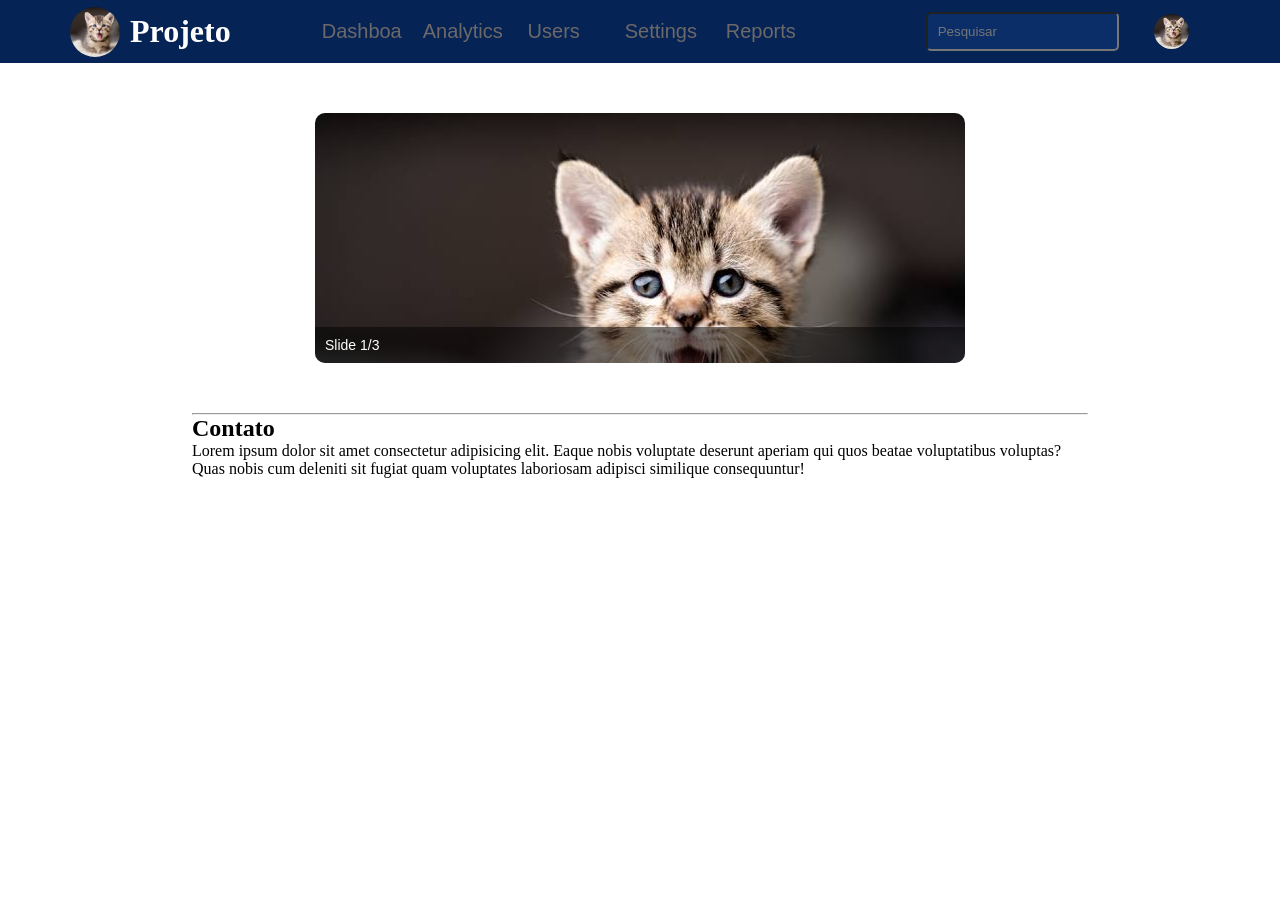
==== index.html @ 6cf68c8e "feat: estrutura inicial com header e slide show" ====
<!DOCTYPE html>
<html lang="pt-br">

<head>
    <meta charset="UTF-8">
    <script src="https://ajax.googleapis.com/ajax/libs/jquery/1.12.4/jquery.min.js"></script>
    <meta name="viewport" content="width=device-width, initial-scale=1.0">
    <link rel="stylesheet" href="style.css">
    <script src="script.js"></script>
    <title>Document</title>
</head>

<body>
    <header>
        <div class="logo">
            <img src="img/images.jpg" alt="logo">
            <h1>Projeto</h1>
        </div>
        <nav class="menu">
            <ul>
                <li><a href="Dashboard.html">Dashboard</a></li>
                <li><a href="#">Analytics</a></li>
                <li><a href="#">Users</a></li>
                <li><a href="#">Settings</a></li>
                <li><a href="#">Reports</a></li>
            </ul>

        </nav>
        <div class="acoes-header">
            <input type="search.." placeholder="Pesquisar">
            <img src="img/images.jpg" alt="">
        </div>

    </header>

    <main>
        <figure id="slide">
            <img src="img/images.jpg" alt="Slide 1/3">
            <img src="img/imagesgato.jpg" alt="Slide 2/3">
            <img src="img/Paisagem-em-geografia.webp" alt="Slide 3/3">
        </figure>
        <hr>
        <article>
            <h1>Contato</h1>
            <p>Lorem ipsum dolor sit amet consectetur adipisicing elit. Eaque nobis voluptate deserunt aperiam qui quos
                beatae voluptatibus voluptas? Quas nobis cum deleniti sit fugiat quam voluptates laboriosam adipisci
                similique consequuntur!</p>
        </article>
    </main>
</body>

</html>
---- style.css ----
*,
*::before,
*::after {
    box-sizing: border-box;
}

* {
    margin: 0;
    padding: 0;
}

body {
    margin: 0;
    padding: 0;
}

header {
    height: 10%;
    display: flex;
    /* Coloca os filhos (h1 e nav) lado a lado */
    align-items: center;
    /* Alinha verticalmente ao centro */
    gap: 30px;
    /* Espaço entre o título e o menu */
    padding: 0 70px;
    /* Espaço nas laterais */
    background-color: #052354;
}

header h1 {
    color: #ffffff;
}

.logo {
    display: flex;
    /* Coloca a imagem e o texto lado a lado */
    align-items: center;
    /* Centraliza os dois na mesma altura */
    gap: 10px;
    /* Espaço entre a imagem e o texto */

}

.logo img {
    width: 50px;
    height: 50px;
    border-radius: 50%;
    object-fit: cover;
    cursor: pointer;
}


main {
    width: 70%;
    margin: auto;
}

header nav {
    padding-left: 40px;
}

.acoes-header {
    display: flex;
    align-items: center;
    gap: 15px;
}

.acoes-header input {
    background-color: #0b2e68;
    border-radius: 5px;
    padding: 10px 10px;
    margin-right: auto;
    margin-left: 90px;
}

.acoes-header img {
    width: 35px;
    /* Largura e altura iguais */
    height: 35px;
    border-radius: 50%;
    /* Deixa 100% redonda */
    object-fit: cover;
    /* 👈 Não deixa o rosto ficar esticado/achatado */
    cursor: pointer;
    margin-right: auto;
    margin-left: 20px;

}

header nav ul {
    height: 10%;
    margin: auto;
    display: flex;
    list-style: none;
    margin: 0px;
}

header nav ul li {
    display: block;
    position: relative;
    float: left;
}

header nav ul li a {
    display: block;
    text-decoration: none;
    text-align: center;
    color: rgb(109, 105, 105);
    width: 100px;
    padding: 20px 20px;
    background: #052354;
    margin-left: 1px;
    white-space: nowrap;
    font-size: 20px;
    font-family: Arial, Helvetica, sans-serif;
}



main {
    height: 80%;
}



#slide {
    width: 650px;
    overflow: hidden;
    height: 250px;
    margin: 50px auto;
    position: relative;
    border-radius: 10px;
}

#slide img {
    position: absolute;
    z-index: 1;
    display: none;
    left: 0;
}

#slide p {
    z-index: 2;
    position: absolute;
    bottom: 0;
    left: 0;
    width: 100%;
    padding: 10px;
    font-family: Arial;
    font-size: 14px;
    background: rgba(0, 0, 0, 0.5);
    color: #fff;
}
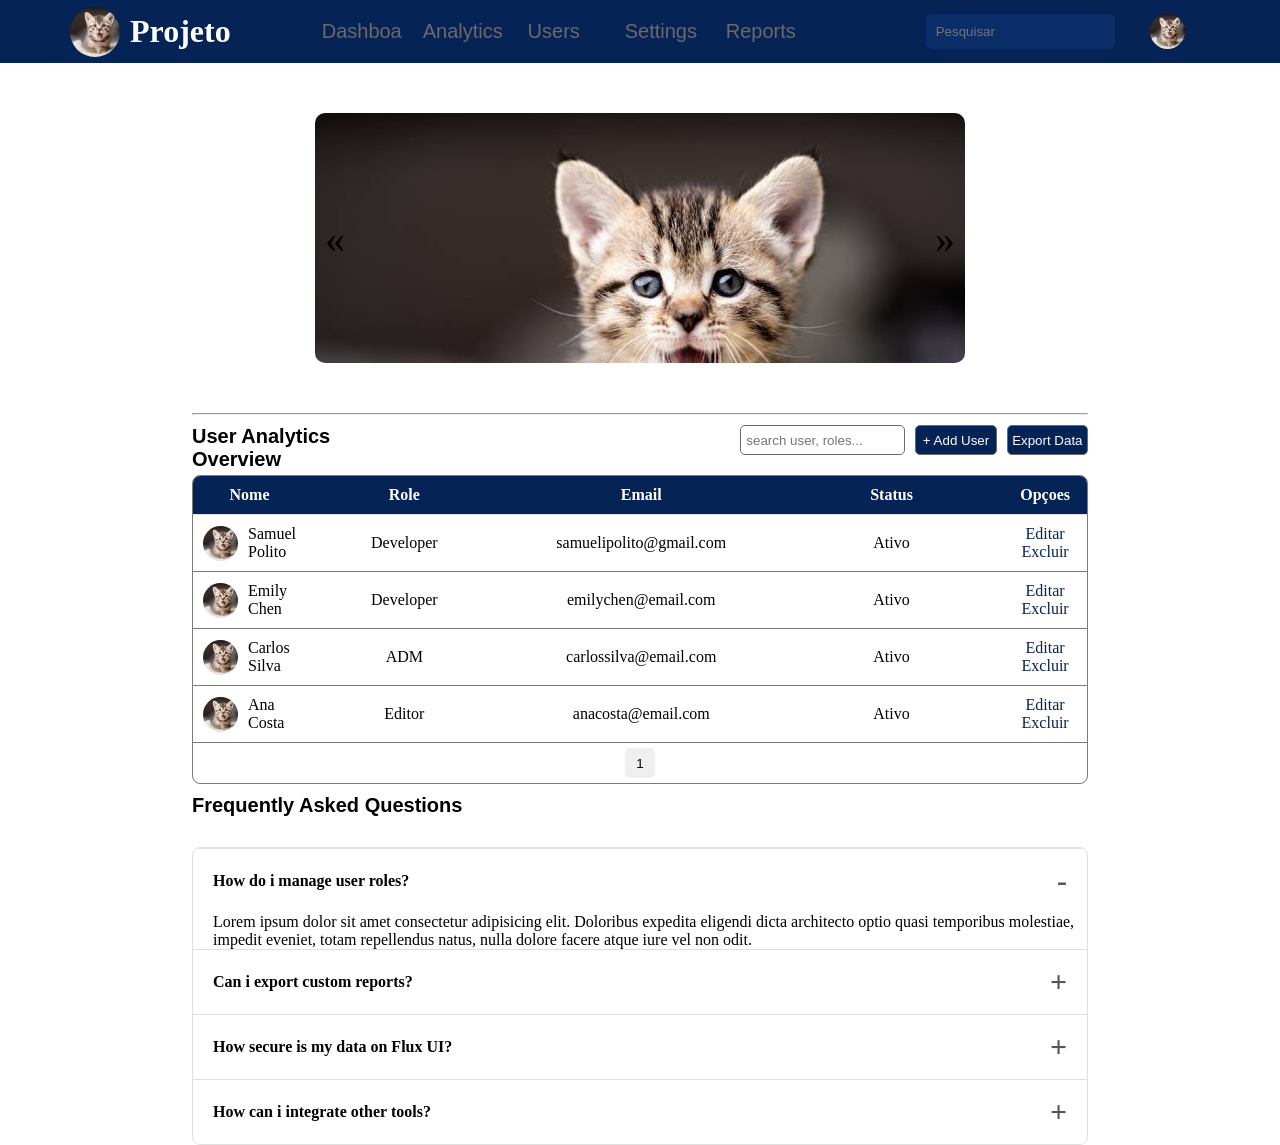
==== commit 73b0c44c: "Projeto finalizado" ====
--- a/index.html
+++ b/index.html
@@ -35,16 +35,132 @@
 
     <main>
         <figure id="slide">
+            <span id="anterior">&laquo;</span>
+            <span id="proximo">&raquo;</span>
             <img src="img/images.jpg" alt="Slide 1/3">
             <img src="img/imagesgato.jpg" alt="Slide 2/3">
             <img src="img/Paisagem-em-geografia.webp" alt="Slide 3/3">
         </figure>
         <hr>
         <article>
-            <h1>Contato</h1>
-            <p>Lorem ipsum dolor sit amet consectetur adipisicing elit. Eaque nobis voluptate deserunt aperiam qui quos
-                beatae voluptatibus voluptas? Quas nobis cum deleniti sit fugiat quam voluptates laboriosam adipisci
-                similique consequuntur!</p>
+            <div id="acoes-tabela">
+                <h1>User Analytics Overview</h1>
+                <input type="search user, roles..." placeholder="search user, roles...">
+                <button id="btn-add">+ Add User</button>
+                <button id="btn-export">Export Data</button>
+            </div>
+
+            <table>
+                <thead id="tabela-cabeca">
+                    <tr>
+                        <th width="4%">Nome</th>
+                        <th width="22%">Role</th>
+                        <th width="31%">Email</th>
+                        <th width="25%">Status</th>
+                        <th colspan="2">Opçoes</th>
+                    </tr>
+                </thead>
+                <tbody id="tabela-corpo">
+                    <tr>
+                        <td class="usuario-info">
+                            <img src="img/images.jpg" alt="logo">
+                            Samuel Polito
+                        </td>
+                        <td align="center">Developer</td>
+                        <td align="center">samuelipolito@gmail.com</td>
+                        <td align="center">Ativo</td>
+                        <td align="center"><a href="">Editar</a> <a href="">Excluir</a></td>
+                    </tr>
+                    <tr>
+                        <td class="usuario-info">
+                            <img src="img/images.jpg" alt="logo">
+                            Emily Chen
+                        </td>
+                        <td align="center">Developer</td>
+                        <td align="center">emilychen@email.com</td>
+                        <td align="center">Ativo</td>
+                        <td align="center"><a href="">Editar</a> <a href="">Excluir</a></td>
+                    </tr>
+                    <tr>
+                        <td class="usuario-info">
+                            <img src="img/images.jpg" alt="logo">
+                            Carlos Silva
+                        </td>
+                        <td align="center">ADM</td>
+                        <td align="center">carlossilva@email.com</td>
+                        <td align="center">Ativo</td>
+                        <td align="center"><a href="">Editar</a> <a href="">Excluir</a></td>
+                    </tr>
+                    <tr>
+                        <td class="usuario-info">
+                            <img src="img/images.jpg" alt="logo">
+                            Ana Costa
+                        </td>
+                        <td align="center">Editor</td>
+                        <td align="center">anacosta@email.com</td>
+                        <td align="center">Ativo</td>
+                        <td align="center"><a href="">Editar</a> <a href="">Excluir</a></td>
+                    </tr>
+                </tbody>
+                <tfoot>
+                    <tr>
+                        <td colspan="6">
+                            <div class="paginacao">
+                                <button>1</button>
+                            </div>
+                        </td>
+                    </tr>
+                </tfoot>
+            </table>
+
+            <h1 class="titulo">Frequently Asked Questions</h1>
+            <div id="sanfona">
+
+                <h2>
+                    How do i manage user roles?
+                    <span class="icone">-</span>
+                </h2>
+
+                <div class="conteudo">
+                    <p>Lorem ipsum dolor sit amet consectetur adipisicing elit. Doloribus expedita eligendi dicta
+                        architecto optio quasi temporibus molestiae, impedit eveniet, totam repellendus natus, nulla
+                        dolore facere atque iure vel non odit.</p>
+
+                </div>
+                <h2>
+                    Can i export custom reports?
+                    <span class="icone">+</span>
+                </h2>
+
+                <div class="conteudo">
+                    <p>Lorem, ipsum dolor sit amet consectetur adipisicing elit. Doloremque dolor, earum sequi ratione
+                        libero magnam temporibus, quidem et est ad alias necessitatibus labore asperiores officia quasi.
+                        Dolores libero odit assumenda.</p>
+
+                </div>
+                <h2>
+                    How secure is my data on Flux UI?
+                    <span class="icone">+</span>
+                </h2>
+
+                <div class="conteudo">
+                    <p>Lorem ipsum dolor sit amet consectetur adipisicing elit. Quae, est dolore labore illo atque ipsa
+                        nemo molestias totam officiis vel aperiam. Consectetur expedita iure minima maxime sed eligendi
+                        nobis fuga?</p>
+
+                </div>
+                <h2>
+                    How can i integrate other tools?
+                    <span class="icone">+</span>
+                </h2>
+
+                <div class="conteudo">
+                    <p>Lorem ipsum, dolor sit amet consectetur adipisicing elit. Ullam nulla accusantium non officia hic
+                        omnis consectetur aspernatur atque inventore dolorum ex, distinctio repudiandae dolores
+                        doloribus sit. Quas aspernatur provident molestiae.</p>
+
+                </div>
+            </div>
         </article>
     </main>
 </body>
--- a/style.css
+++ b/style.css
@@ -27,6 +27,14 @@
     background-color: #052354;
 }
 
+.menu {
+    display: flex;
+    justify-content: center;
+    gap: 10px;
+}
+
+
+
 header h1 {
     color: #ffffff;
 }
@@ -71,6 +79,12 @@
     padding: 10px 10px;
     margin-right: auto;
     margin-left: 90px;
+    border: none;
+    outline: none;
+}
+
+.acoes-header input:hover {
+    background-color: #d0cccc;
 }
 
 .acoes-header img {
@@ -121,7 +135,106 @@
     height: 80%;
 }
 
-
+#acoes-tabela {
+    display: flex;
+    gap: 10px;
+    padding-top: 10px;
+    height: 40px;
+}
+
+#acoes-tabela h1 {
+    font-family: Arial, Helvetica, sans-serif;
+    font-size: 20px;
+}
+
+#acoes-tabela input {
+    border-radius: 5px;
+    border: 1px solid rgb(108, 105, 105);
+    width: 165px;
+    margin-left: 350px;
+    padding: 5px 5px 5px 5px;
+}
+
+#acoes-tabela button {
+    border-radius: 5px;
+    width: 100px;
+    height: 30px;
+    border: 1px solid rgb(108, 105, 105);
+    background-color: #052354;
+    color: #fff;
+}
+
+table {
+    border: 1px solid rgb(125, 122, 122);
+    margin-top: 20px;
+    border-radius: 8px;
+
+    /* Troque o collapse por esses dois: */
+    border-collapse: separate;
+    border-spacing: 0;
+    overflow: hidden;
+    /* Corta o fundo escuro do cabeçalho para acompanhar a curva */
+}
+
+.usuario-info {
+    display: flex;
+    align-items: center;
+    gap: 10px;
+}
+
+.usuario-info img {
+    width: 35px;
+    height: 35px;
+    border-radius: 50%;
+    object-fit: cover;
+    margin: 0;
+
+}
+
+
+#tabela-cabeca {
+    background-color: #052354;
+    border-radius: 5px;
+}
+
+#tabela-cabeca th {
+    padding: 10px 10px;
+    border-bottom: 1px solid #e0e0e0;
+    color: white;
+}
+
+#tabela-corpo tr td {
+    border-bottom: 1px solid rgb(125, 122, 122);
+    padding: 10px 10px;
+}
+
+#tabela-corpo tr td a {
+    margin-right: 5px;
+    margin-left: 5px;
+    text-decoration: none;
+    color: #052354;
+}
+
+.paginacao {
+    display: flex;
+    justify-content: center;
+    align-items: center;
+    margin: 5px;
+    gap: 10px;
+}
+
+.paginacao button {
+    border-radius: 5px;
+    width: 30px;
+    height: 30px;
+    border: none;
+    color: #000000;
+}
+
+.paginacao button:hover {
+    background-color: #0b2e68;
+    color: #ffffff;
+}
 
 #slide {
     width: 650px;
@@ -137,6 +250,24 @@
     z-index: 1;
     display: none;
     left: 0;
+}
+
+#slide span {
+    z-index: 2;
+    position: absolute;
+    top: 50%;
+    transform: translateY(-50%);
+    font-size: 40px;
+    cursor: pointer;
+    color: #000000;
+}
+
+#anterior {
+    left: 10px;
+}
+
+#proximo {
+    right: 10px;
 }
 
 #slide p {
@@ -150,4 +281,42 @@
     font-size: 14px;
     background: rgba(0, 0, 0, 0.5);
     color: #fff;
+}
+
+.titulo {
+    margin-top: 10px;
+    font-family: Arial, Helvetica, sans-serif;
+    font-size: 20px;
+}
+
+#sanfona {
+    max-width: 1000px;
+    margin-top: 30px;
+    border: 1px solid #e0e0e0;
+    border-radius: 8px;
+    overflow: hidden;
+}
+
+.icone {
+    font-size: 30px;
+    font-weight: bold;
+    color: #555;
+}
+
+
+#sanfona h2 {
+    display: flex;
+    justify-content: space-between;
+    /* Texto na esquerda, ícone na direita */
+    align-items: center;
+    /* Alinha os dois na mesma altura */
+    margin: 0;
+    padding: 15px 20px;
+    font-size: 16px;
+    cursor: pointer;
+    border-top: 1px solid #e0e0e0;
+}
+
+.conteudo p {
+    margin-left: 20px;
 }
